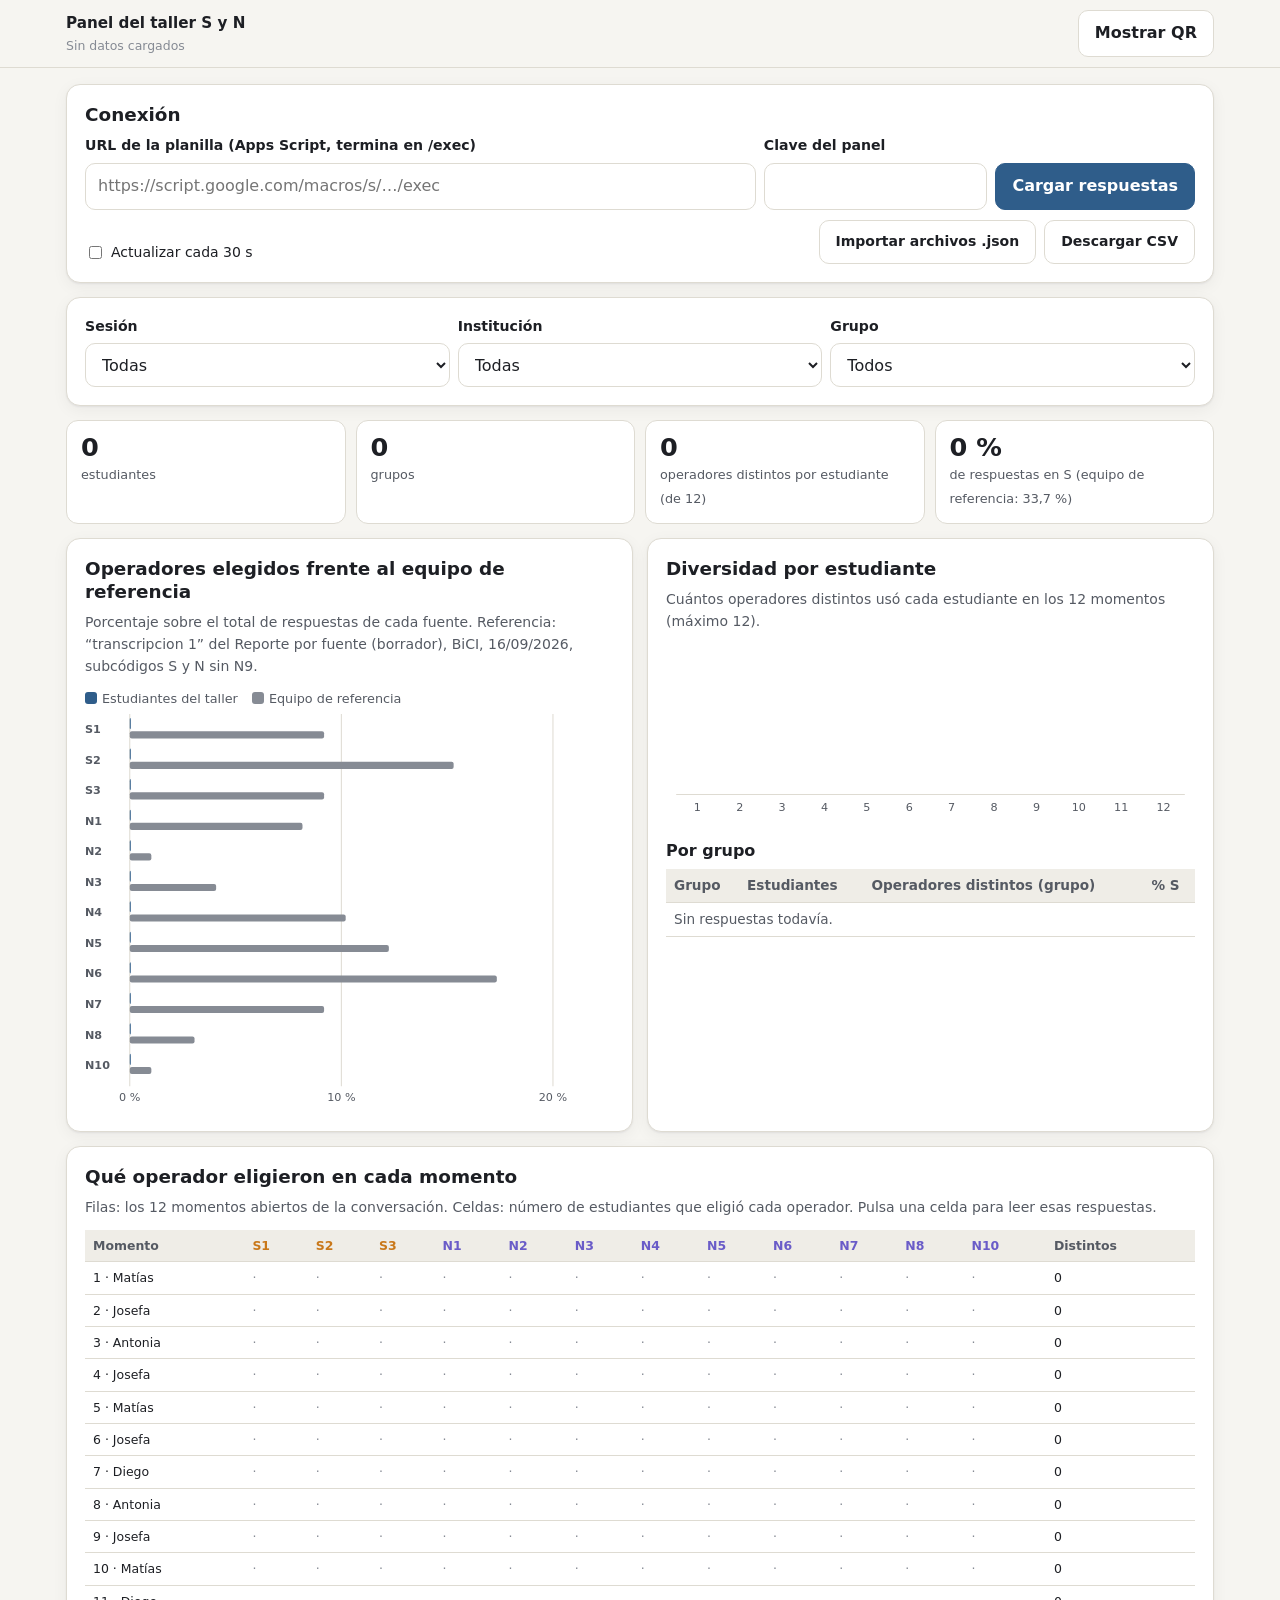
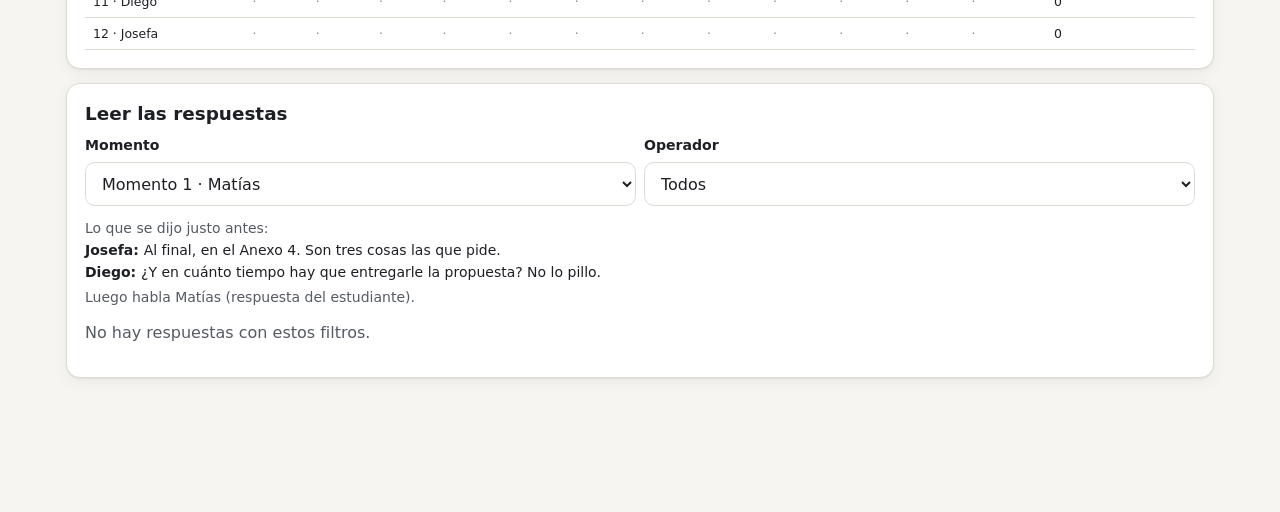
==== panel.html @ d1312c03 "Taller S y N: caso, actividad y panel Co-Authored-By: Claude Opus 5.5 <noreply@anthropic.com>" ====
<!doctype html>
<html lang="es">
<head>
<meta charset="utf-8">
<meta name="viewport" content="width=device-width, initial-scale=1">
<title>Panel del taller</title>
<meta name="robots" content="noindex">
<meta name="description" content="Compilación de las respuestas del Taller S y N: operadores elegidos, diversidad y textos por momento.">
<link rel="icon" href="data:image/svg+xml,%3Csvg xmlns='http://www.w3.org/2000/svg' viewBox='0 0 32 32'%3E%3Crect width='32' height='32' rx='8' fill='%232f5d8a'/%3E%3Cpath d='M8 22V14M14 22V9M20 22v-6M26 22V11' stroke='%23fff' stroke-width='3' stroke-linecap='round'/%3E%3C/svg%3E">
<link rel="stylesheet" href="app.css">
</head>
<body class="wide">
<header class="topbar">
  <div class="topbar-inner">
    <div class="brand">Panel del taller S y N<small id="estado-carga">Sin datos cargados</small></div>
    <button class="btn" type="button" id="btn-qr">Mostrar QR</button>
  </div>
</header>

<main class="wrap">
  <section class="card" id="conexion">
    <h2>Conexión</h2>
    <div class="toolbar">
      <label class="field" style="flex:3"><span>URL de la planilla (Apps Script, termina en /exec)</span><input type="url" id="c-endpoint" placeholder="https://script.google.com/macros/s/…/exec"></label>
      <label class="field"><span>Clave del panel</span><input type="password" id="c-clave" autocomplete="off"></label>
      <button class="btn primary" type="button" id="btn-cargar">Cargar respuestas</button>
    </div>
    <div class="toolbar" style="margin-top:10px">
      <label class="small" style="display:flex;gap:6px;align-items:center"><input type="checkbox" id="c-auto"> Actualizar cada 30 s</label>
      <span style="flex:1"></span>
      <label class="btn ghost small" style="cursor:pointer">Importar archivos .json<input type="file" id="c-archivos" accept=".json,application/json" multiple hidden></label>
      <button class="btn ghost small" type="button" id="btn-csv">Descargar CSV</button>
    </div>
    <div id="msg" class="banner hidden" style="margin:12px 0 0"></div>
  </section>

  <section class="card">
    <div class="toolbar">
      <label class="field"><span>Sesión</span><select id="f-sesion"></select></label>
      <label class="field"><span>Institución</span><select id="f-inst"></select></label>
      <label class="field"><span>Grupo</span><select id="f-grupo"></select></label>
    </div>
  </section>

  <div class="kpis" id="kpis"></div>

  <div class="grid2">
    <section class="card">
      <h2>Operadores elegidos frente al equipo de referencia</h2>
      <p class="small muted">Porcentaje sobre el total de respuestas de cada fuente. Referencia: <span id="ref-equipo"></span>, subcódigos S y N sin N9.</p>
      <div class="legend"><span><i style="background:var(--accent)"></i>Estudiantes del taller</span><span><i style="background:var(--ink-3)"></i>Equipo de referencia</span></div>
      <div id="g-dist"></div>
    </section>
    <section class="card">
      <h2>Diversidad por estudiante</h2>
      <p class="small muted">Cuántos operadores distintos usó cada estudiante en los 12 momentos (máximo 12).</p>
      <div id="g-div"></div>
      <h3 style="margin-top:16px">Por grupo</h3>
      <div class="table-scroll"><table class="dat" id="t-grupos"></table></div>
    </section>
  </div>

  <section class="card">
    <h2>Qué operador eligieron en cada momento</h2>
    <p class="small muted">Filas: los 12 momentos abiertos de la conversación. Celdas: número de estudiantes que eligió cada operador. Pulsa una celda para leer esas respuestas.</p>
    <div class="table-scroll" id="g-heat"></div>
  </section>

  <section class="card" id="lectura">
    <h2>Leer las respuestas</h2>
    <div class="toolbar">
      <label class="field"><span>Momento</span><select id="l-hueco"></select></label>
      <label class="field"><span>Operador</span><select id="l-op"></select></label>
    </div>
    <div id="l-contexto" class="small" style="margin:12px 0"></div>
    <div id="l-lista"></div>
  </section>
</main>

<div class="sheet-backdrop hidden" id="qr-bg"></div>
<div class="sheet hidden" id="qr-sheet" role="dialog" aria-modal="true" aria-label="Código QR">
  <div class="sheet-inner qrbox">
    <div class="toolbar" style="justify-content:center;margin-bottom:10px" id="qr-tabs"></div>
    <img id="qr-img" alt="Código QR para abrir la actividad">
    <p id="qr-url" class="small" style="word-break:break-all;margin-top:10px"></p>
    <button class="btn" type="button" id="qr-close">Cerrar</button>
  </div>
</div>
<div class="tooltip hidden" id="tip"></div>

<script src="config.js"></script>
<script src="datos.js"></script>
<script>
(function () {
  "use strict";
  var CFG = window.CONFIG, D = window.DATOS;
  var OPS = D.operadores.map(function (o) { return o.codigo; });
  var OPD = {}; D.operadores.forEach(function (o) { OPD[o.codigo] = o; });
  var HUECOS = [], CONTEXTO = {};
  (function () {
    var prev = [], n = 0;
    D.caso.dialogo.forEach(function (t) {
      if (t.tipo === "fase") return;
      if (t.tipo === "hueco") { n++; HUECOS.push({ id: t.id, n: n, habla: t.habla }); CONTEXTO[t.id] = prev.slice(-2); }
      else prev.push(t);
    });
  })();
  var HN = {}; HUECOS.forEach(function (h) { HN[h.id] = h; });
  var filas = [], filasImportadas = [], timer = null;

  function $(id) { return document.getElementById(id); }
  function leer(k) { try { return localStorage.getItem(k) || ""; } catch (e) { return ""; } }
  function guardar(k, v) { try { localStorage.setItem(k, v); } catch (e) {} }
  function el(tag, attrs, kids) {
    var n = document.createElement(tag);
    if (attrs) Object.keys(attrs).forEach(function (k) {
      if (k === "class") n.className = attrs[k]; else if (k === "text") n.textContent = attrs[k]; else n.setAttribute(k, attrs[k]);
    });
    (kids || []).forEach(function (c) { if (c != null) n.appendChild(typeof c === "string" ? document.createTextNode(c) : c); });
    return n;
  }
  function aviso(txt, tipo) { var m = $("msg"); m.className = "banner " + (tipo || "ok"); m.textContent = txt; }
  function pct(x) { return (Math.round(x * 1000) / 10).toLocaleString("es-CL") + " %"; }

  // ---------- conexión ----------
  $("c-endpoint").value = leer("panelSN:endpoint") || CFG.ENDPOINT || "";
  $("c-clave").value = leer("panelSN:clave");
  $("ref-equipo").textContent = "“" + D.equipo_meta.fuente + "” del " + D.equipo_meta.reporte;

  function cargar() {
    var url = $("c-endpoint").value.trim(), clave = $("c-clave").value;
    guardar("panelSN:endpoint", url); guardar("panelSN:clave", clave);
    if (!url) { aviso("Falta la URL de la planilla. Mientras tanto puedes importar archivos .json descargados por los estudiantes.", "warn"); return; }
    $("estado-carga").textContent = "Cargando…";
    fetch(url + (url.indexOf("?") > -1 ? "&" : "?") + "clave=" + encodeURIComponent(clave) + "&t=" + Date.now())
      .then(function (r) { return r.json(); })
      .then(function (j) {
        if (!j.ok) throw new Error(j.error || "error");
        if (!j.filas) { aviso("La planilla responde, pero la clave no es correcta.", "err"); $("estado-carga").textContent = "Clave incorrecta"; return; }
        filas = j.filas.concat(filasImportadas);
        $("msg").className = "banner hidden";
        $("estado-carga").textContent = "Actualizado " + new Date().toLocaleTimeString("es-CL") + " · " + contarEnvios(filas) + " estudiantes";
        render();
      })
      .catch(function (e) { aviso("No se pudo leer la planilla: " + e.message, "err"); $("estado-carga").textContent = "Error de carga"; });
  }
  $("btn-cargar").addEventListener("click", cargar);
  $("c-auto").addEventListener("change", function () {
    clearInterval(timer); if (this.checked) { cargar(); timer = setInterval(cargar, 30000); }
  });

  $("c-archivos").addEventListener("change", function () {
    var files = Array.prototype.slice.call(this.files);
    Promise.all(files.map(function (f) { return f.text().then(function (t) { try { return JSON.parse(t); } catch (e) { return null; } }); }))
      .then(function (lista) {
        var nuevas = [];
        lista.forEach(function (p) {
          if (!p || !p.respuestas) return;
          p.respuestas.forEach(function (r) {
            nuevas.push({ recibido: p.envio, envio_id: p.id, sesion: p.sesion, institucion: p.institucion, grupo: String(p.grupo),
              estudiante: p.estudiante, hueco: r.hueco, turno_de: r.turno_de, operador: r.operador, dimension: r.dimension, texto: r.texto });
          });
        });
        var ids = {}; filas.forEach(function (f) { ids[f.envio_id + f.hueco] = 1; });
        nuevas = nuevas.filter(function (f) { return !ids[f.envio_id + f.hueco]; });
        filasImportadas = filasImportadas.concat(nuevas); filas = filas.concat(nuevas);
        aviso("Importadas " + contarEnvios(nuevas) + " respuestas desde archivos.", "ok");
        $("estado-carga").textContent = contarEnvios(filas) + " estudiantes";
        render();
      });
    this.value = "";
  });

  function contarEnvios(fs) { var s = {}; fs.forEach(function (f) { s[f.envio_id] = 1; }); return Object.keys(s).length; }

  // ---------- filtros ----------
  function opciones(sel, valores, todos) {
    var actual = sel.value; sel.innerHTML = "";
    sel.appendChild(el("option", { value: "", text: todos }));
    valores.forEach(function (v) { sel.appendChild(el("option", { value: v, text: v })); });
    if (valores.indexOf(actual) > -1) sel.value = actual;
  }
  function unicos(campo) {
    var s = {}; filas.forEach(function (f) { if (f[campo] !== "" && f[campo] != null) s[f[campo]] = 1; });
    return Object.keys(s).sort(function (a, b) { return a.localeCompare(b, "es", { numeric: true }); });
  }
  ["f-sesion", "f-inst", "f-grupo"].forEach(function (id) { $(id).addEventListener("change", render); });
  function filtradas() {
    var s = $("f-sesion").value, i = $("f-inst").value, g = $("f-grupo").value;
    return filas.filter(function (f) { return (!s || f.sesion === s) && (!i || f.institucion === i) && (!g || String(f.grupo) === g); });
  }

  // ---------- render ----------
  function render() {
    opciones($("f-sesion"), unicos("sesion"), "Todas");
    opciones($("f-inst"), unicos("institucion"), "Todas");
    opciones($("f-grupo"), unicos("grupo"), "Todos");
    var fs = filtradas();
    kpis(fs); distribucion(fs); diversidad(fs); grupos(fs); heat(fs); lectura(fs);
  }

  function porEstudiante(fs) {
    var m = {};
    fs.forEach(function (f) {
      var e = m[f.envio_id] || (m[f.envio_id] = { ops: {}, grupo: f.grupo, institucion: f.institucion, n: 0 });
      e.ops[f.operador] = 1; e.n++;
    });
    return m;
  }

  function kpis(fs) {
    var est = porEstudiante(fs), ids = Object.keys(est);
    var grp = {}; ids.forEach(function (k) { grp[est[k].institucion + "·" + est[k].grupo] = 1; });
    var prom = ids.length ? ids.reduce(function (a, k) { return a + Object.keys(est[k].ops).length; }, 0) / ids.length : 0;
    var s = fs.filter(function (f) { return f.dimension === "S"; }).length;
    var k = $("kpis"); k.innerHTML = "";
    [[ids.length, "estudiantes"], [Object.keys(grp).length, "grupos"],
     [prom ? prom.toLocaleString("es-CL", { maximumFractionDigits: 1 }) : "0", "operadores distintos por estudiante (de 12)"],
     [fs.length ? pct(s / fs.length) : "0 %", "de respuestas en S (equipo de referencia: " + pct(33 / 98) + ")"]
    ].forEach(function (x) { k.appendChild(el("div", { class: "kpi" }, [el("b", { text: String(x[0]) }), el("span", { text: x[1] })])); });
  }

  var SVGNS = "http://www.w3.org/2000/svg";
  function svg(tag, a) { var n = document.createElementNS(SVGNS, tag); Object.keys(a || {}).forEach(function (k) { n.setAttribute(k, a[k]); }); return n; }
  var tip = $("tip");
  function conTip(nodo, texto) {
    nodo.addEventListener("mousemove", function (e) { tip.textContent = texto; tip.classList.remove("hidden"); tip.style.left = (e.clientX + 12) + "px"; tip.style.top = (e.clientY + 12) + "px"; });
    nodo.addEventListener("mouseleave", function () { tip.classList.add("hidden"); });
  }

  function distribucion(fs) {
    var c = {}; OPS.forEach(function (o) { c[o] = 0; }); fs.forEach(function (f) { if (c[f.operador] != null) c[f.operador]++; });
    var tot = fs.length || 1, teq = OPS.reduce(function (a, o) { return a + D.equipo[o]; }, 0);
    var W = 520, fila = 30, izq = 44, H = OPS.length * fila + 24, max = 0;
    OPS.forEach(function (o) { max = Math.max(max, c[o] / tot, D.equipo[o] / teq); });
    max = Math.max(0.05, Math.ceil(max * 20) / 20);
    var s = svg("svg", { viewBox: "0 0 " + W + " " + H, width: "100%", role: "img", "aria-label": "Distribución de operadores" });
    var ancho = W - izq - 60;
    [0, max / 2, max].forEach(function (v) {
      var x = izq + ancho * v / max;
      s.appendChild(svg("line", { x1: x, x2: x, y1: 0, y2: H - 18, stroke: "var(--line)" }));
      var t = svg("text", { x: x, y: H - 4, "text-anchor": "middle" }); t.textContent = Math.round(v * 100) + " %"; s.appendChild(t);
    });
    OPS.forEach(function (o, i) {
      var y = i * fila + 4, dim = OPD[o].dim;
      var lab = svg("text", { x: 0, y: y + 15, "font-weight": "700", fill: dim === "S" ? "var(--s)" : "var(--n)" }); lab.textContent = o; s.appendChild(lab);
      var a = c[o] / tot, b = D.equipo[o] / teq;
      var r1 = svg("rect", { x: izq, y: y, width: Math.max(1, ancho * a / max), height: 11, rx: 2, fill: "var(--accent)" });
      var r2 = svg("rect", { x: izq, y: y + 13, width: Math.max(1, ancho * b / max), height: 7, rx: 2, fill: "var(--ink-3)" });
      conTip(r1, o + " · " + OPD[o].corto + ": " + c[o] + " respuestas (" + pct(a) + ")");
      conTip(r2, o + " en el equipo de referencia: " + D.equipo[o] + " citas (" + pct(b) + ")");
      s.appendChild(r1); s.appendChild(r2);
      var v = svg("text", { x: izq + ancho * a / max + 6, y: y + 10 }); v.textContent = fs.length ? pct(a) : ""; s.appendChild(v);
    });
    var g = $("g-dist"); g.innerHTML = ""; g.appendChild(s);
  }

  function diversidad(fs) {
    var est = porEstudiante(fs), h = {}; for (var i = 1; i <= 12; i++) h[i] = 0;
    Object.keys(est).forEach(function (k) { var n = Object.keys(est[k].ops).length; h[n] = (h[n] || 0) + 1; });
    var max = Math.max.apply(null, Object.keys(h).map(function (k) { return h[k]; }).concat([1]));
    var W = 520, H = 170, bw = (W - 20) / 12;
    var s = svg("svg", { viewBox: "0 0 " + W + " " + H, width: "100%", role: "img", "aria-label": "Histograma de operadores distintos por estudiante" });
    s.appendChild(svg("line", { x1: 10, x2: W - 10, y1: H - 22, y2: H - 22, stroke: "var(--line)" }));
    for (var n = 1; n <= 12; n++) {
      var alto = (H - 50) * h[n] / max, x = 10 + (n - 1) * bw;
      var r = svg("rect", { x: x + 4, y: H - 22 - alto, width: bw - 8, height: Math.max(alto, h[n] ? 2 : 0), rx: 3, fill: "var(--accent)" });
      conTip(r, h[n] + " estudiante(s) usaron " + n + " operador(es) distinto(s)");
      s.appendChild(r);
      var t = svg("text", { x: x + bw / 2, y: H - 6, "text-anchor": "middle" }); t.textContent = n; s.appendChild(t);
      if (h[n]) { var v = svg("text", { x: x + bw / 2, y: H - 26 - alto, "text-anchor": "middle" }); v.textContent = h[n]; s.appendChild(v); }
    }
    var g = $("g-div"); g.innerHTML = ""; g.appendChild(s);
  }

  function grupos(fs) {
    var m = {};
    fs.forEach(function (f) {
      var k = f.institucion + " · G" + f.grupo;
      var g = m[k] || (m[k] = { est: {}, ops: {}, s: 0, n: 0 });
      g.est[f.envio_id] = 1; g.ops[f.operador] = 1; g.n++; if (f.dimension === "S") g.s++;
    });
    var t = $("t-grupos"); t.innerHTML = "";
    var hr = el("tr"); ["Grupo", "Estudiantes", "Operadores distintos (grupo)", "% S"].forEach(function (h) { hr.appendChild(el("th", { text: h })); });
    t.appendChild(el("thead", null, [hr]));
    var tb = el("tbody");
    Object.keys(m).sort(function (a, b) { return a.localeCompare(b, "es", { numeric: true }); }).forEach(function (k) {
      var g = m[k], tr = el("tr");
      [k, Object.keys(g.est).length, Object.keys(g.ops).length + " de 12", pct(g.s / g.n)].forEach(function (v) { tr.appendChild(el("td", { text: String(v) })); });
      tb.appendChild(tr);
    });
    if (!Object.keys(m).length) tb.appendChild(el("tr", null, [el("td", { colspan: "4", class: "muted", text: "Sin respuestas todavía." })]));
    t.appendChild(tb);
  }

  function heat(fs) {
    var c = {}; HUECOS.forEach(function (h) { c[h.id] = {}; OPS.forEach(function (o) { c[h.id][o] = 0; }); });
    fs.forEach(function (f) { if (c[f.hueco] && c[f.hueco][f.operador] != null) c[f.hueco][f.operador]++; });
    var max = 1; HUECOS.forEach(function (h) { OPS.forEach(function (o) { max = Math.max(max, c[h.id][o]); }); });
    var t = el("table", { class: "dat heat" }), hr = el("tr");
    hr.appendChild(el("th", { text: "Momento", style: "text-align:left" }));
    OPS.forEach(function (o) { hr.appendChild(el("th", { text: o, style: "color:" + (OPD[o].dim === "S" ? "var(--s)" : "var(--n)") })); });
    hr.appendChild(el("th", { text: "Distintos" }));
    t.appendChild(el("thead", null, [hr]));
    var tb = el("tbody");
    HUECOS.forEach(function (h) {
      var tr = el("tr"), distintos = 0;
      tr.appendChild(el("td", { style: "text-align:left;white-space:nowrap", text: h.n + " · " + h.habla }));
      OPS.forEach(function (o) {
        var v = c[h.id][o]; if (v) distintos++;
        var col = OPD[o].dim === "S" ? "var(--s)" : "var(--n)";
        var td = el("td", { text: v ? String(v) : "·", style: v ? "cursor:pointer;background:color-mix(in srgb, " + col + " " + Math.round(12 + 70 * v / max) + "%, transparent);font-weight:600" : "color:var(--ink-3)" });
        if (v) td.addEventListener("click", function () { $("l-hueco").value = h.id; $("l-op").value = o; lectura(filtradas()); $("lectura").scrollIntoView({ behavior: "smooth" }); });
        tr.appendChild(td);
      });
      tr.appendChild(el("td", { text: String(distintos) }));
      tb.appendChild(tr);
    });
    t.appendChild(tb);
    var g = $("g-heat"); g.innerHTML = ""; g.appendChild(t);
  }

  // ---------- lectura ----------
  (function () {
    var sh = $("l-hueco"), so = $("l-op");
    HUECOS.forEach(function (h) { sh.appendChild(el("option", { value: h.id, text: "Momento " + h.n + " · " + h.habla })); });
    so.appendChild(el("option", { value: "", text: "Todos" }));
    OPS.forEach(function (o) { so.appendChild(el("option", { value: o, text: o + " · " + OPD[o].corto })); });
    sh.addEventListener("change", function () { lectura(filtradas()); });
    so.addEventListener("change", function () { lectura(filtradas()); });
  })();
  function lectura(fs) {
    var h = $("l-hueco").value, o = $("l-op").value;
    var ctx = $("l-contexto"); ctx.innerHTML = "";
    ctx.appendChild(el("div", { class: "muted", text: "Lo que se dijo justo antes:" }));
    (CONTEXTO[h] || []).forEach(function (t) { ctx.appendChild(el("div", null, [el("b", { text: t.habla + ": " }), t.texto])); });
    ctx.appendChild(el("div", { class: "muted", style: "margin-top:4px", text: "Luego habla " + HN[h].habla + " (respuesta del estudiante)." }));
    var lista = $("l-lista"); lista.innerHTML = "";
    var sel = fs.filter(function (f) { return f.hueco === h && (!o || f.operador === o); });
    if (!sel.length) { lista.appendChild(el("p", { class: "muted", text: "No hay respuestas con estos filtros." })); return; }
    sel.sort(function (a, b) { return OPS.indexOf(a.operador) - OPS.indexOf(b.operador); }).forEach(function (f) {
      var d = OPD[f.operador] || { dim: "", codigo: f.operador };
      lista.appendChild(el("div", { class: "resp-item" }, [
        el("span", { class: "chip tag " + d.dim, text: f.operador }),
        el("div", null, [el("div", { text: f.texto }), el("div", { class: "meta", text: f.estudiante + " · " + f.institucion + " · Grupo " + f.grupo })])
      ]));
    });
  }

  // ---------- CSV ----------
  $("btn-csv").addEventListener("click", function () {
    var fs = filtradas(), cols = ["recibido", "envio_id", "sesion", "institucion", "grupo", "estudiante", "hueco", "momento", "turno_de", "operador", "dimension", "texto"];
    var esc = function (v) { v = v == null ? "" : String(v); return /[",;\n]/.test(v) ? '"' + v.replace(/"/g, '""') + '"' : v; };
    var out = [cols.join(",")].concat(fs.map(function (f) {
      return cols.map(function (c) { return esc(c === "momento" ? (HN[f.hueco] || {}).n : f[c]); }).join(",");
    }));
    var blob = new Blob(["﻿" + out.join("\n")], { type: "text/csv;charset=utf-8" });
    var a = el("a", { href: URL.createObjectURL(blob), download: "respuestas_taller_SN.csv" });
    document.body.appendChild(a); a.click(); a.remove();
  });

  // ---------- QR ----------
  var QRS = [{ id: "general", t: "General" }].concat(CFG.INSTITUCIONES.map(function (i) { return { id: i, t: i }; }));
  var base = CFG.URL_PUBLICA || location.href.replace(/panel\.html.*$/, "");
  function verQR(q) {
    $("qr-img").src = "qr-" + q.id + ".svg";
    $("qr-url").textContent = base + (q.id === "general" ? "" : "?i=" + encodeURIComponent(q.id));
    Array.prototype.forEach.call($("qr-tabs").children, function (b) { b.setAttribute("aria-selected", b.dataset.id === q.id ? "true" : "false"); });
  }
  QRS.forEach(function (q) {
    var b = el("button", { class: "tab", type: "button", "data-id": q.id, text: q.t });
    b.addEventListener("click", function () { verQR(q); }); $("qr-tabs").appendChild(b);
  });
  function qr(abrir) { $("qr-sheet").classList.toggle("hidden", !abrir); $("qr-bg").classList.toggle("hidden", !abrir); }
  $("btn-qr").addEventListener("click", function () { verQR(QRS[0]); qr(true); });
  $("qr-close").addEventListener("click", function () { qr(false); });
  $("qr-bg").addEventListener("click", function () { qr(false); });

  render();
  if ($("c-endpoint").value && $("c-clave").value) cargar();
})();
</script>
</body>
</html>
---- app.css ----
:root {
  --bg: #f6f5f1;
  --surface: #ffffff;
  --surface-2: #efede7;
  --ink: #1d1f24;
  --ink-2: #555a63;
  --ink-3: #868b94;
  --line: #dedbd2;
  --accent: #2f5d8a;
  --accent-ink: #ffffff;
  --s: #c9781a;
  --s-soft: #fbeedb;
  --n: #6a5cc8;
  --n-soft: #ece9fb;
  --ok: #2e7d4f;
  --ok-soft: #e1f2e7;
  --warn: #9a5b00;
  --warn-soft: #fdf1dc;
  --err: #b3261e;
  --err-soft: #fbe4e2;
  --radius: 14px;
  --shadow: 0 1px 2px rgba(20, 20, 30, .06), 0 4px 16px rgba(20, 20, 30, .05);
  color-scheme: light;
}
@media (prefers-color-scheme: dark) {
  :root:not([data-theme="light"]) {
    --bg: #15171b; --surface: #1e2126; --surface-2: #272a31; --ink: #ecebe7; --ink-2: #b4b7bd;
    --ink-3: #858a93; --line: #343841; --accent: #7fb0e0; --accent-ink: #0e1b28;
    --s: #eaa24b; --s-soft: #3a2c19; --n: #a79cf0; --n-soft: #2a2645;
    --ok: #6cc592; --ok-soft: #1c3326; --warn: #e8b458; --warn-soft: #3a2e17;
    --err: #f08a80; --err-soft: #3e1f1d; --shadow: none; color-scheme: dark;
  }
}
:root[data-theme="dark"] {
  --bg: #15171b; --surface: #1e2126; --surface-2: #272a31; --ink: #ecebe7; --ink-2: #b4b7bd;
  --ink-3: #858a93; --line: #343841; --accent: #7fb0e0; --accent-ink: #0e1b28;
  --s: #eaa24b; --s-soft: #3a2c19; --n: #a79cf0; --n-soft: #2a2645;
  --ok: #6cc592; --ok-soft: #1c3326; --warn: #e8b458; --warn-soft: #3a2e17;
  --err: #f08a80; --err-soft: #3e1f1d; --shadow: none; color-scheme: dark;
}

* { box-sizing: border-box; }
html { -webkit-text-size-adjust: 100%; }
body {
  margin: 0; background: var(--bg); color: var(--ink);
  font: 16px/1.55 system-ui, -apple-system, "Segoe UI", Roboto, "Helvetica Neue", Arial, sans-serif;
}
h1, h2, h3 { line-height: 1.25; margin: 0 0 .5em; }
h1 { font-size: 1.35rem; }
h2 { font-size: 1.15rem; }
h3 { font-size: 1rem; }
p { margin: 0 0 .8em; }
a { color: var(--accent); }
button, input, select, textarea { font: inherit; color: inherit; }
.muted { color: var(--ink-2); }
.small { font-size: .875rem; }
.hidden { display: none !important; }

/* Estructura */
.topbar {
  position: sticky; top: 0; z-index: 20; background: color-mix(in srgb, var(--bg) 92%, transparent);
  backdrop-filter: blur(8px); border-bottom: 1px solid var(--line);
}
.topbar-inner { max-width: 760px; margin: 0 auto; padding: 10px 16px; display: flex; align-items: center; gap: 12px; }
.brand { font-weight: 650; font-size: .95rem; flex: 1; min-width: 0; }
.brand small { display: block; font-weight: 400; color: var(--ink-3); font-size: .78rem; }
.wrap { max-width: 760px; margin: 0 auto; padding: 16px 16px 120px; }
.wide .topbar-inner, .wide .wrap { max-width: 1180px; }

.tabs { display: flex; gap: 4px; max-width: 760px; margin: 0 auto; padding: 0 16px 8px; overflow-x: auto; }
.tab {
  border: 1px solid var(--line); background: var(--surface); border-radius: 999px; padding: 6px 14px;
  font-size: .9rem; white-space: nowrap; cursor: pointer; color: var(--ink-2);
}
.tab[aria-selected="true"] { background: var(--ink); color: var(--bg); border-color: var(--ink); }

.card { background: var(--surface); border: 1px solid var(--line); border-radius: var(--radius); padding: 18px; box-shadow: var(--shadow); margin-bottom: 14px; }
.card.flat { box-shadow: none; }

.btn {
  display: inline-flex; align-items: center; justify-content: center; gap: 8px; border-radius: 10px;
  border: 1px solid var(--line); background: var(--surface); padding: 10px 16px; cursor: pointer; font-weight: 550;
  min-height: 44px;
}
.btn.primary { background: var(--accent); color: var(--accent-ink); border-color: var(--accent); }
.btn:disabled { opacity: .5; cursor: not-allowed; }
.btn.block { width: 100%; }
.btn.ghost { background: transparent; }
.icon-btn { border: 1px solid var(--line); background: var(--surface); border-radius: 10px; width: 40px; height: 40px; cursor: pointer; display: grid; place-items: center; }

label.field { display: block; margin-bottom: 14px; }
label.field > span { display: block; font-size: .88rem; font-weight: 600; margin-bottom: 6px; }
input[type=text], input[type=password], input[type=url], select, textarea {
  width: 100%; border: 1px solid var(--line); background: var(--surface); border-radius: 10px; padding: 10px 12px; min-height: 44px;
}
textarea { resize: vertical; min-height: 84px; line-height: 1.45; }
input:focus-visible, select:focus-visible, textarea:focus-visible, .btn:focus-visible, .tab:focus-visible {
  outline: 2px solid var(--accent); outline-offset: 2px;
}

.banner { border-radius: 10px; padding: 10px 14px; font-size: .9rem; margin-bottom: 14px; border: 1px solid transparent; }
.banner.warn { background: var(--warn-soft); color: var(--warn); border-color: color-mix(in srgb, var(--warn) 30%, transparent); }
.banner.ok { background: var(--ok-soft); color: var(--ok); border-color: color-mix(in srgb, var(--ok) 30%, transparent); }
.banner.err { background: var(--err-soft); color: var(--err); border-color: color-mix(in srgb, var(--err) 30%, transparent); }

/* Caso */
.ficha { display: grid; grid-template-columns: repeat(2, minmax(0, 1fr)); gap: 8px; margin: 12px 0 16px; }
.ficha div { background: var(--surface-2); border-radius: 10px; padding: 8px 10px; font-size: .85rem; }
.ficha b { display: block; font-size: .72rem; text-transform: uppercase; letter-spacing: .04em; color: var(--ink-3); font-weight: 600; }
.caso-texto p { text-align: left; }
ol.preguntas { padding-left: 1.3em; }
ol.preguntas li { margin-bottom: .6em; }
details.anexo { border: 1px solid var(--line); border-radius: 10px; margin-bottom: 8px; background: var(--surface); }
details.anexo summary { cursor: pointer; padding: 12px 14px; font-weight: 600; font-size: .95rem; }
details.anexo > div { padding: 0 14px 14px; }
details.anexo ul { margin: 0; padding-left: 1.2em; }
details.anexo li { margin-bottom: .4em; }
.table-scroll { overflow-x: auto; }
table.dat { border-collapse: collapse; width: 100%; font-size: .85rem; }
table.dat th, table.dat td { border-bottom: 1px solid var(--line); padding: 6px 8px; text-align: left; vertical-align: top; }
table.dat th { font-weight: 600; color: var(--ink-2); background: var(--surface-2); }

/* Diálogo */
.fase { margin: 22px 0 10px; font-size: .78rem; text-transform: uppercase; letter-spacing: .06em; color: var(--ink-3); font-weight: 650; }
.turno { display: flex; gap: 10px; margin-bottom: 10px; align-items: flex-start; }
.avatar { flex: 0 0 34px; height: 34px; border-radius: 50%; display: grid; place-items: center; color: #fff; font-weight: 650; font-size: .85rem; }
.burbuja { background: var(--surface); border: 1px solid var(--line); border-radius: 4px 14px 14px 14px; padding: 8px 12px; max-width: 100%; }
.burbuja .quien { font-size: .78rem; font-weight: 650; margin-bottom: 2px; }

.hueco { border: 2px dashed var(--accent); border-radius: var(--radius); padding: 14px; margin: 14px 0 16px; background: color-mix(in srgb, var(--accent) 5%, var(--surface)); scroll-margin-top: 130px; }
.hueco.completo { border-style: solid; border-color: var(--ok); background: color-mix(in srgb, var(--ok) 5%, var(--surface)); }
.hueco-head { display: flex; align-items: center; gap: 10px; margin-bottom: 10px; }
.hueco-head .titulo { font-weight: 650; flex: 1; }
.hueco-head .num { font-size: .75rem; color: var(--ink-3); }
.estado { font-size: .75rem; font-weight: 650; border-radius: 999px; padding: 2px 8px; background: var(--surface-2); color: var(--ink-2); }
.hueco.completo .estado { background: var(--ok-soft); color: var(--ok); }
.def-op { font-size: .85rem; border-radius: 10px; padding: 8px 10px; margin: -4px 0 12px; }
.def-op.S { background: var(--s-soft); }
.def-op.N { background: var(--n-soft); }
.def-op em { color: var(--ink-2); }

/* Operadores */
.chip { display: inline-flex; align-items: center; justify-content: center; min-width: 36px; font-size: .75rem; font-weight: 700; border-radius: 6px; padding: 2px 6px; border: 1px solid var(--line); color: var(--ink-3); background: var(--surface); }
.chip.S.on { background: var(--s); border-color: var(--s); color: #fff; }
.chip.N.on { background: var(--n); border-color: var(--n); color: #fff; }
.chip.S.tag { background: var(--s-soft); color: var(--s); border-color: transparent; }
.chip.N.tag { background: var(--n-soft); color: var(--n); border-color: transparent; }
.chips { display: flex; flex-wrap: wrap; gap: 4px; }

.progreso {
  position: fixed; left: 0; right: 0; bottom: 0; z-index: 30; background: var(--surface); border-top: 1px solid var(--line);
  padding: 10px 16px calc(10px + env(safe-area-inset-bottom));
}
.progreso-inner { max-width: 760px; margin: 0 auto; display: flex; align-items: center; gap: 12px; }
.progreso .txt { flex: 1; min-width: 0; font-size: .85rem; }
.barra { height: 6px; background: var(--surface-2); border-radius: 99px; overflow: hidden; margin-top: 4px; }
.barra > i { display: block; height: 100%; background: var(--ok); width: 0; transition: width .25s; }

/* Hoja de la cartilla */
.sheet-backdrop { position: fixed; inset: 0; background: rgba(0,0,0,.35); z-index: 40; }
.sheet { position: fixed; left: 0; right: 0; bottom: 0; z-index: 41; max-height: 85vh; overflow-y: auto; background: var(--surface); border-radius: 18px 18px 0 0; padding: 16px 16px 28px; box-shadow: 0 -8px 30px rgba(0,0,0,.15); }
.sheet-inner { max-width: 760px; margin: 0 auto; }
.op-item { border-bottom: 1px solid var(--line); padding: 10px 0; }
.op-item:last-child { border-bottom: 0; }
.op-item p { margin: 4px 0 0; font-size: .9rem; }

/* Panel */
.kpis { display: grid; grid-template-columns: repeat(4, minmax(0, 1fr)); gap: 10px; margin-bottom: 14px; }
.kpi { background: var(--surface); border: 1px solid var(--line); border-radius: 12px; padding: 12px 14px; }
.kpi b { display: block; font-size: 1.6rem; font-variant-numeric: tabular-nums; line-height: 1.1; }
.kpi span { font-size: .8rem; color: var(--ink-2); }
.grid2 { display: grid; grid-template-columns: minmax(0, 1fr) minmax(0, 1fr); gap: 14px; }
.toolbar { display: flex; flex-wrap: wrap; gap: 8px; align-items: end; }
.toolbar label.field { margin-bottom: 0; min-width: 140px; flex: 1; }
.legend { display: flex; flex-wrap: wrap; gap: 14px; font-size: .8rem; color: var(--ink-2); margin-bottom: 6px; }
.legend i { display: inline-block; width: 12px; height: 12px; border-radius: 3px; vertical-align: -1px; margin-right: 5px; }
svg text { fill: var(--ink-2); font-size: 11px; font-family: inherit; }
.heat td, .heat th { text-align: center; padding: 4px; font-size: .78rem; font-variant-numeric: tabular-nums; }
.heat th { position: sticky; top: 0; }
.resp-item { border-bottom: 1px solid var(--line); padding: 8px 0; display: flex; gap: 10px; align-items: flex-start; }
.resp-item .meta { font-size: .75rem; color: var(--ink-3); }
.tooltip { position: fixed; pointer-events: none; background: var(--ink); color: var(--bg); font-size: .8rem; padding: 6px 8px; border-radius: 6px; z-index: 60; }
.qrbox { text-align: center; }
.qrbox img { width: min(78vmin, 520px); height: auto; background: #fff; padding: 12px; border-radius: 12px; }

@media (max-width: 720px) {
  .kpis { grid-template-columns: repeat(2, minmax(0, 1fr)); }
  .grid2 { grid-template-columns: minmax(0, 1fr); }
}
@media print {
  .topbar, .tabs, .progreso, .no-print { display: none !important; }
  body { background: #fff; }
  .card { box-shadow: none; border: 0; padding: 0; }
}
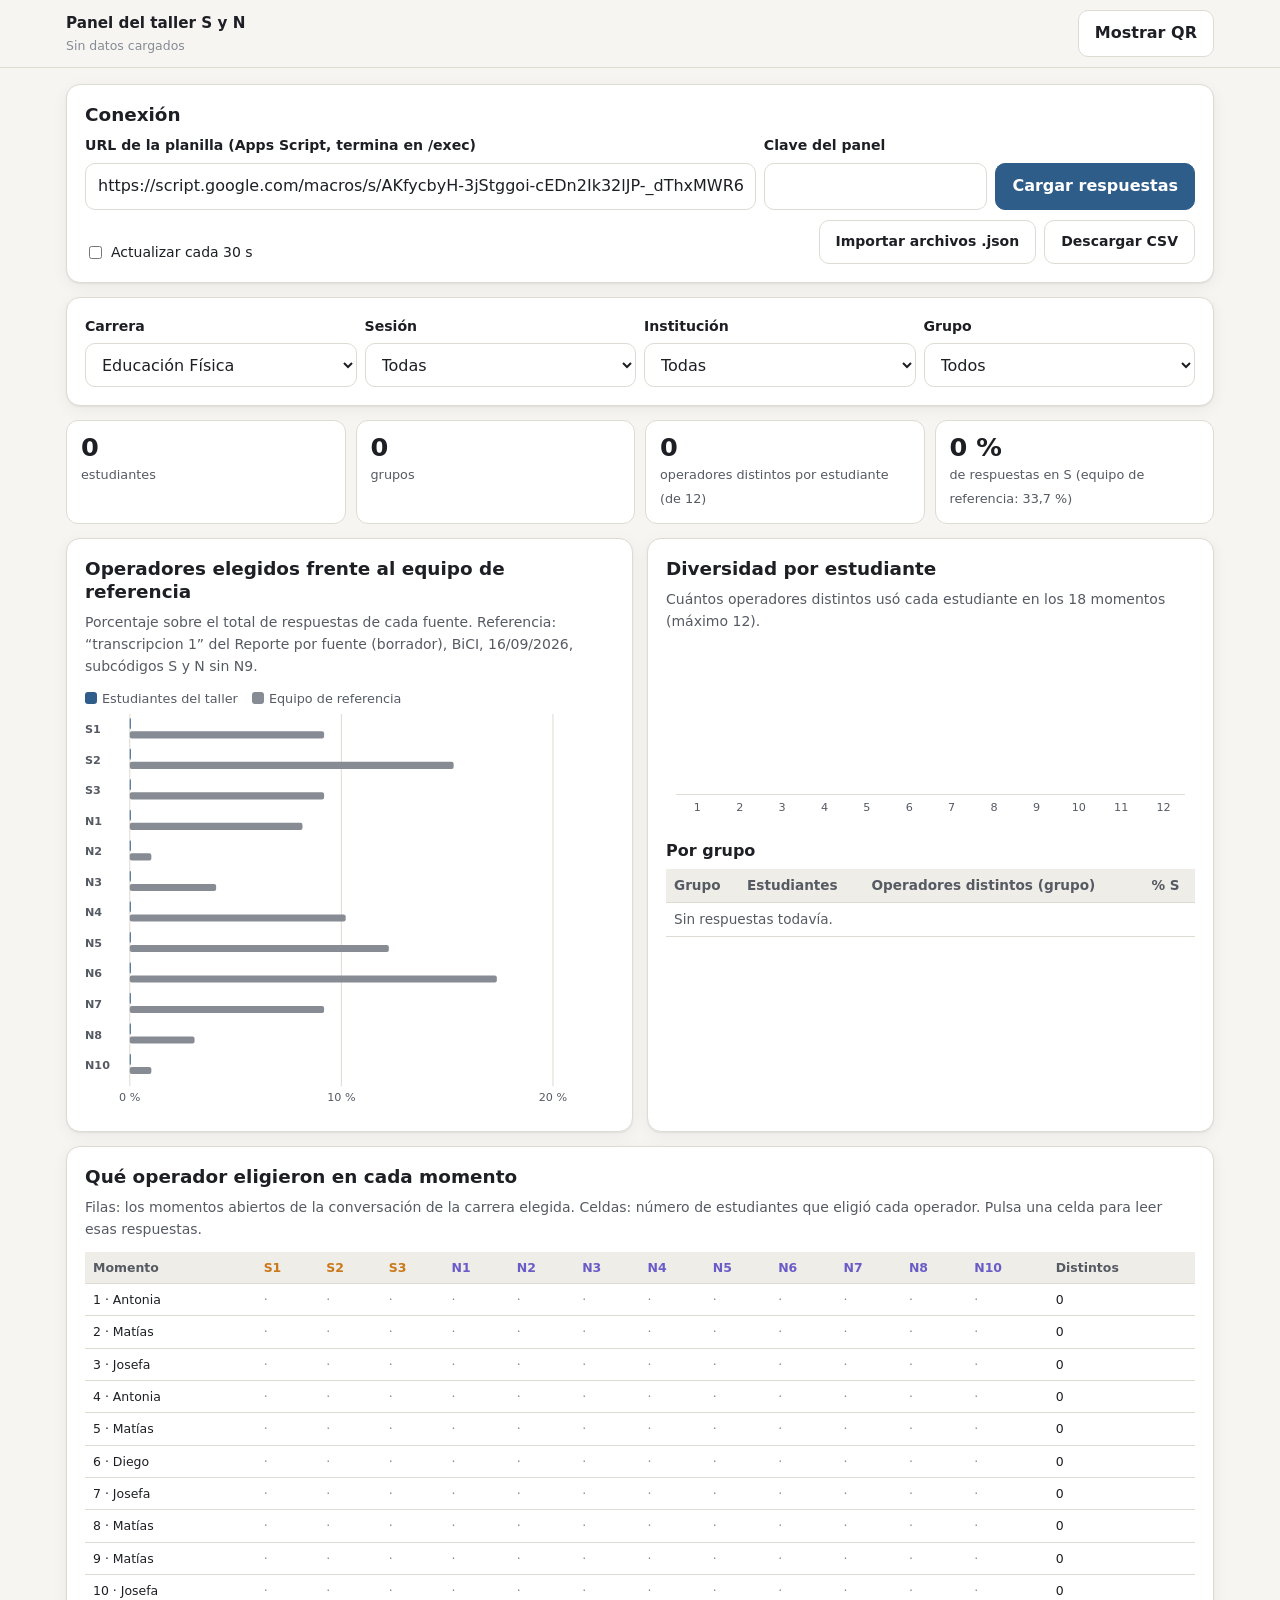
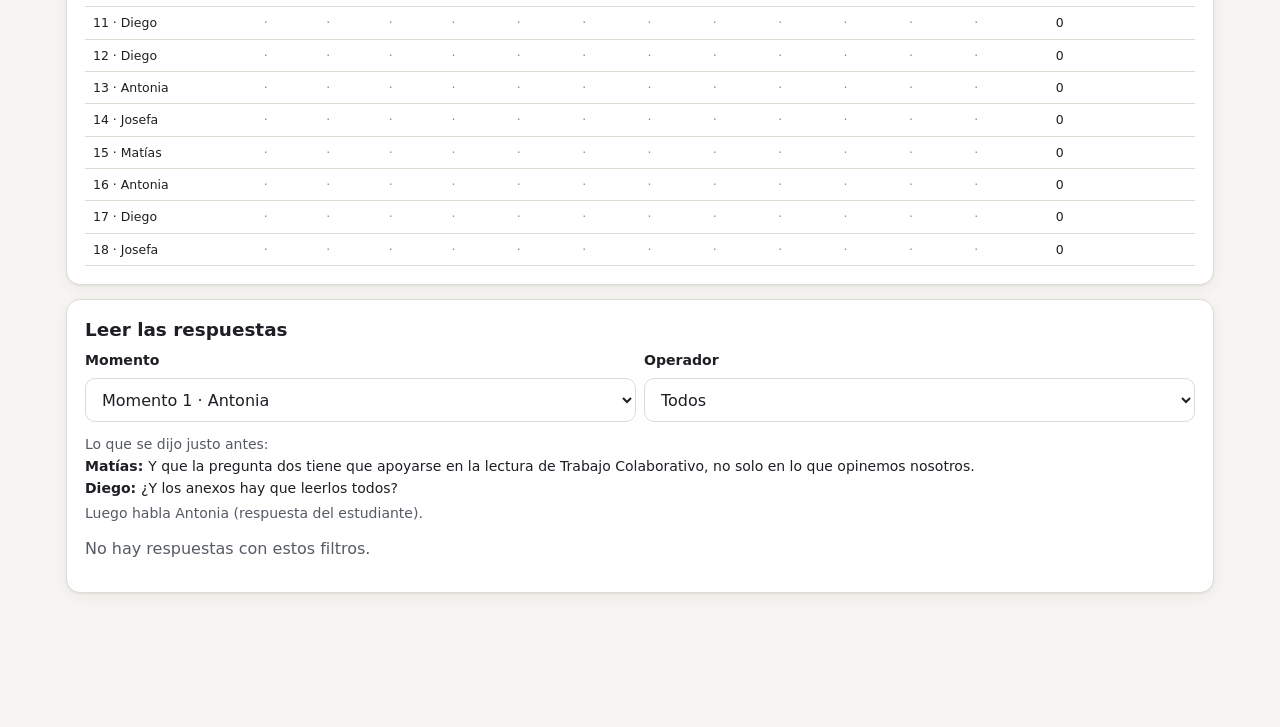
==== commit 7f42c1c0: "Menú de carrera y caso de Educación Básica Los estudiantes eligen carrera antes del caso; Básica tra" ====
--- a/panel.html
+++ b/panel.html
@@ -36,6 +36,7 @@
 
   <section class="card">
     <div class="toolbar">
+      <label class="field"><span>Carrera</span><select id="f-carrera"></select></label>
       <label class="field"><span>Sesión</span><select id="f-sesion"></select></label>
       <label class="field"><span>Institución</span><select id="f-inst"></select></label>
       <label class="field"><span>Grupo</span><select id="f-grupo"></select></label>
@@ -53,7 +54,7 @@
     </section>
     <section class="card">
       <h2>Diversidad por estudiante</h2>
-      <p class="small muted">Cuántos operadores distintos usó cada estudiante en los 12 momentos (máximo 12).</p>
+      <p class="small muted">Cuántos operadores distintos usó cada estudiante en los 18 momentos (máximo 12).</p>
       <div id="g-div"></div>
       <h3 style="margin-top:16px">Por grupo</h3>
       <div class="table-scroll"><table class="dat" id="t-grupos"></table></div>
@@ -62,7 +63,7 @@
 
   <section class="card">
     <h2>Qué operador eligieron en cada momento</h2>
-    <p class="small muted">Filas: los 12 momentos abiertos de la conversación. Celdas: número de estudiantes que eligió cada operador. Pulsa una celda para leer esas respuestas.</p>
+    <p class="small muted">Filas: los momentos abiertos de la conversación de la carrera elegida. Celdas: número de estudiantes que eligió cada operador. Pulsa una celda para leer esas respuestas.</p>
     <div class="table-scroll" id="g-heat"></div>
   </section>
 
@@ -96,16 +97,19 @@
   var CFG = window.CONFIG, D = window.DATOS;
   var OPS = D.operadores.map(function (o) { return o.codigo; });
   var OPD = {}; D.operadores.forEach(function (o) { OPD[o.codigo] = o; });
+  // Cada caso (carrera) tiene sus huecos; el id del hueco identifica el caso de cada fila.
+  var CASOS = {}, HN = {}, HUECO_CASO = {};
+  Object.keys(D.casos).forEach(function (cid) {
+    var prev = [], n = 0, huecos = [], contexto = {};
+    D.casos[cid].dialogo.forEach(function (t) {
+      if (t.tipo === "fase") return;
+      if (t.tipo === "hueco") { n++; huecos.push({ id: t.id, n: n, habla: t.habla }); contexto[t.id] = prev.slice(-2); }
+      else prev.push(t);
+    });
+    CASOS[cid] = { huecos: huecos, contexto: contexto };
+    huecos.forEach(function (h) { HN[h.id] = h; HUECO_CASO[h.id] = cid; });
+  });
   var HUECOS = [], CONTEXTO = {};
-  (function () {
-    var prev = [], n = 0;
-    D.caso.dialogo.forEach(function (t) {
-      if (t.tipo === "fase") return;
-      if (t.tipo === "hueco") { n++; HUECOS.push({ id: t.id, n: n, habla: t.habla }); CONTEXTO[t.id] = prev.slice(-2); }
-      else prev.push(t);
-    });
-  })();
-  var HN = {}; HUECOS.forEach(function (h) { HN[h.id] = h; });
   var filas = [], filasImportadas = [], timer = null;
 
   function $(id) { return document.getElementById(id); }
@@ -181,14 +185,25 @@
     if (valores.indexOf(actual) > -1) sel.value = actual;
   }
   function unicos(campo) {
-    var s = {}; filas.forEach(function (f) { if (f[campo] !== "" && f[campo] != null) s[f[campo]] = 1; });
+    var s = {}; filasCarrera().forEach(function (f) { if (f[campo] !== "" && f[campo] != null) s[f[campo]] = 1; });
     return Object.keys(s).sort(function (a, b) { return a.localeCompare(b, "es", { numeric: true }); });
   }
   ["f-sesion", "f-inst", "f-grupo"].forEach(function (id) { $(id).addEventListener("change", render); });
+  function filasCarrera() { var c = $("f-carrera").value; return filas.filter(function (f) { return HUECO_CASO[f.hueco] === c; }); }
   function filtradas() {
     var s = $("f-sesion").value, i = $("f-inst").value, g = $("f-grupo").value;
-    return filas.filter(function (f) { return (!s || f.sesion === s) && (!i || f.institucion === i) && (!g || String(f.grupo) === g); });
-  }
+    return filasCarrera().filter(function (f) { return (!s || f.sesion === s) && (!i || f.institucion === i) && (!g || String(f.grupo) === g); });
+  }
+  function usarCaso(cid) {
+    HUECOS = CASOS[cid].huecos; CONTEXTO = CASOS[cid].contexto;
+    var sh = $("l-hueco"); sh.innerHTML = "";
+    HUECOS.forEach(function (h) { sh.appendChild(el("option", { value: h.id, text: "Momento " + h.n + " · " + h.habla })); });
+  }
+  Object.keys(D.casos).forEach(function (cid) { $("f-carrera").appendChild(el("option", { value: cid, text: D.casos[cid].carrera })); });
+  $("f-carrera").value = leer("panelSN:carrera") || "ef";
+  if (!CASOS[$("f-carrera").value]) $("f-carrera").value = Object.keys(CASOS)[0];
+  usarCaso($("f-carrera").value);
+  $("f-carrera").addEventListener("change", function () { guardar("panelSN:carrera", this.value); usarCaso(this.value); render(); });
 
   // ---------- render ----------
   function render() {
@@ -323,7 +338,6 @@
   // ---------- lectura ----------
   (function () {
     var sh = $("l-hueco"), so = $("l-op");
-    HUECOS.forEach(function (h) { sh.appendChild(el("option", { value: h.id, text: "Momento " + h.n + " · " + h.habla })); });
     so.appendChild(el("option", { value: "", text: "Todos" }));
     OPS.forEach(function (o) { so.appendChild(el("option", { value: o, text: o + " · " + OPD[o].corto })); });
     sh.addEventListener("change", function () { lectura(filtradas()); });
--- a/app.css
+++ b/app.css
@@ -192,3 +192,13 @@
   body { background: #fff; }
   .card { box-shadow: none; border: 0; padding: 0; }
 }
+
+/* Menú de carrera */
+.opciones-carrera { display: grid; gap: 10px; margin-top: 14px; }
+.opcion-carrera { display: block; width: 100%; text-align: left; font: inherit; color: var(--ink); background: var(--surface); border: 1.5px solid var(--line); border-radius: var(--radius); padding: 16px 18px; cursor: pointer; }
+.opcion-carrera:hover, .opcion-carrera:focus-visible { border-color: var(--accent); background: color-mix(in srgb, var(--accent) 6%, var(--surface)); }
+.opcion-carrera b { display: block; font-size: 1.1rem; }
+.opcion-carrera span { display: block; font-size: .85rem; color: var(--ink-2); margin-top: 2px; }
+.carrera-actual { display: flex; align-items: center; justify-content: space-between; gap: 8px; margin: -4px 0 8px; color: var(--ink-2); }
+.carrera-actual .btn { padding: 4px 10px; }
+.encargo { margin-bottom: 12px; }
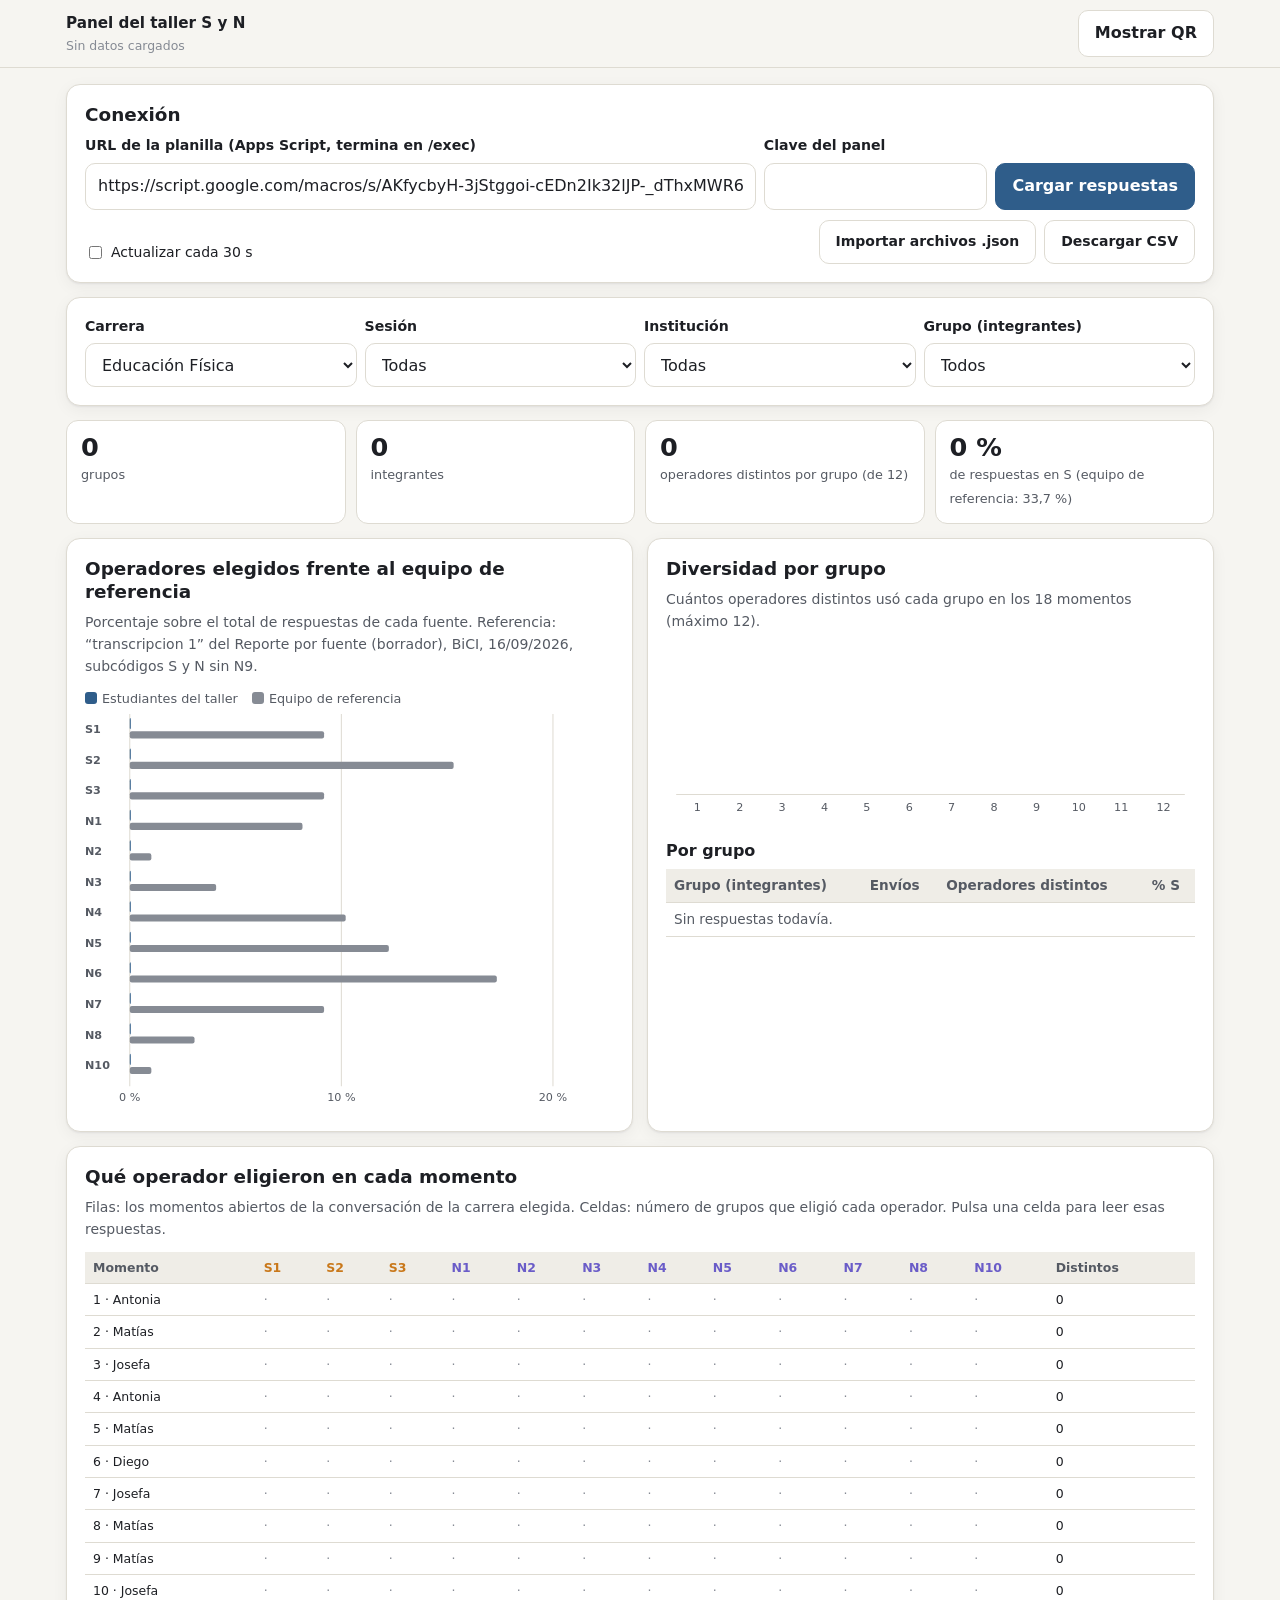
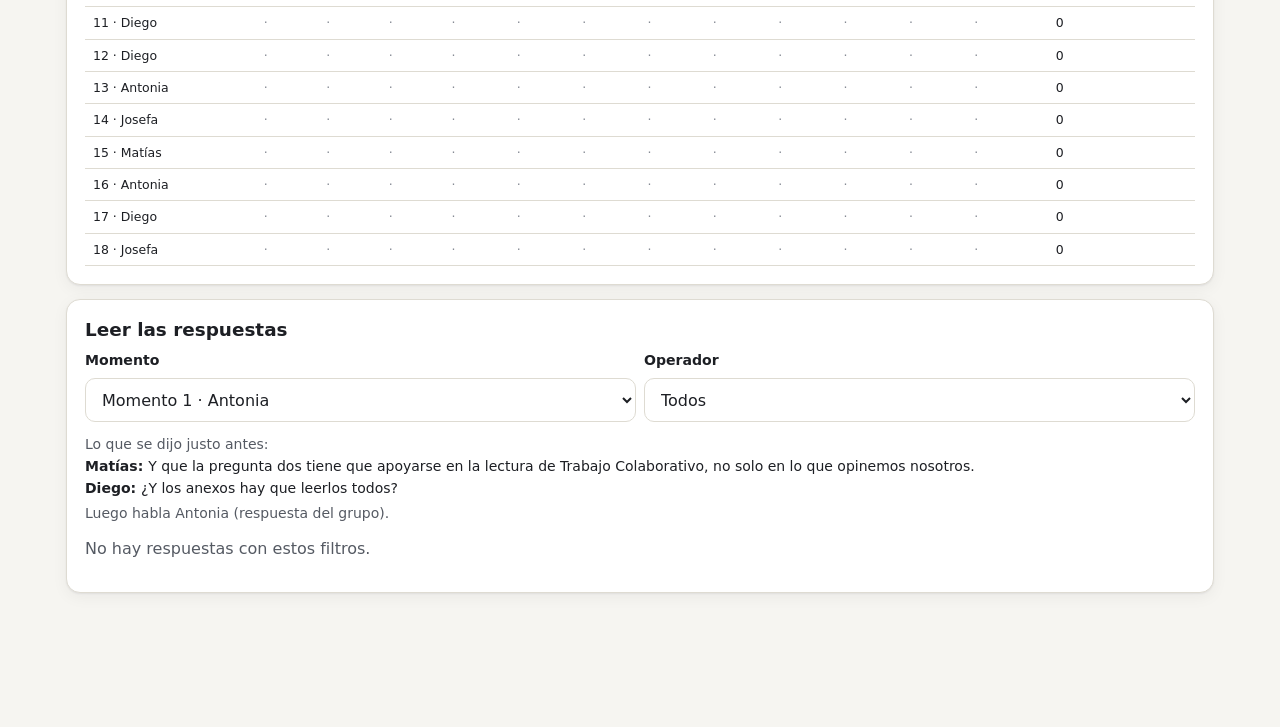
==== commit 0c52d2f2: "Un envío por grupo con los nombres de sus integrantes El grupo escribe los nombres en vez de elegir " ====
--- a/panel.html
+++ b/panel.html
@@ -39,7 +39,7 @@
       <label class="field"><span>Carrera</span><select id="f-carrera"></select></label>
       <label class="field"><span>Sesión</span><select id="f-sesion"></select></label>
       <label class="field"><span>Institución</span><select id="f-inst"></select></label>
-      <label class="field"><span>Grupo</span><select id="f-grupo"></select></label>
+      <label class="field"><span>Grupo (integrantes)</span><select id="f-grupo"></select></label>
     </div>
   </section>
 
@@ -53,8 +53,8 @@
       <div id="g-dist"></div>
     </section>
     <section class="card">
-      <h2>Diversidad por estudiante</h2>
-      <p class="small muted">Cuántos operadores distintos usó cada estudiante en los 18 momentos (máximo 12).</p>
+      <h2>Diversidad por grupo</h2>
+      <p class="small muted">Cuántos operadores distintos usó cada grupo en los 18 momentos (máximo 12).</p>
       <div id="g-div"></div>
       <h3 style="margin-top:16px">Por grupo</h3>
       <div class="table-scroll"><table class="dat" id="t-grupos"></table></div>
@@ -63,7 +63,7 @@
 
   <section class="card">
     <h2>Qué operador eligieron en cada momento</h2>
-    <p class="small muted">Filas: los momentos abiertos de la conversación de la carrera elegida. Celdas: número de estudiantes que eligió cada operador. Pulsa una celda para leer esas respuestas.</p>
+    <p class="small muted">Filas: los momentos abiertos de la conversación de la carrera elegida. Celdas: número de grupos que eligió cada operador. Pulsa una celda para leer esas respuestas.</p>
     <div class="table-scroll" id="g-heat"></div>
   </section>
 
@@ -134,7 +134,7 @@
   function cargar() {
     var url = $("c-endpoint").value.trim(), clave = $("c-clave").value;
     guardar("panelSN:endpoint", url); guardar("panelSN:clave", clave);
-    if (!url) { aviso("Falta la URL de la planilla. Mientras tanto puedes importar archivos .json descargados por los estudiantes.", "warn"); return; }
+    if (!url) { aviso("Falta la URL de la planilla. Mientras tanto puedes importar archivos .json descargados por los grupos.", "warn"); return; }
     $("estado-carga").textContent = "Cargando…";
     fetch(url + (url.indexOf("?") > -1 ? "&" : "?") + "clave=" + encodeURIComponent(clave) + "&t=" + Date.now())
       .then(function (r) { return r.json(); })
@@ -143,7 +143,7 @@
         if (!j.filas) { aviso("La planilla responde, pero la clave no es correcta.", "err"); $("estado-carga").textContent = "Clave incorrecta"; return; }
         filas = j.filas.concat(filasImportadas);
         $("msg").className = "banner hidden";
-        $("estado-carga").textContent = "Actualizado " + new Date().toLocaleTimeString("es-CL") + " · " + contarEnvios(filas) + " estudiantes";
+        $("estado-carga").textContent = "Actualizado " + new Date().toLocaleTimeString("es-CL") + " · " + contarEnvios(filas) + " grupos";
         render();
       })
       .catch(function (e) { aviso("No se pudo leer la planilla: " + e.message, "err"); $("estado-carga").textContent = "Error de carga"; });
@@ -169,7 +169,7 @@
         nuevas = nuevas.filter(function (f) { return !ids[f.envio_id + f.hueco]; });
         filasImportadas = filasImportadas.concat(nuevas); filas = filas.concat(nuevas);
         aviso("Importadas " + contarEnvios(nuevas) + " respuestas desde archivos.", "ok");
-        $("estado-carga").textContent = contarEnvios(filas) + " estudiantes";
+        $("estado-carga").textContent = contarEnvios(filas) + " grupos";
         render();
       });
     this.value = "";
@@ -192,7 +192,7 @@
   function filasCarrera() { var c = $("f-carrera").value; return filas.filter(function (f) { return HUECO_CASO[f.hueco] === c; }); }
   function filtradas() {
     var s = $("f-sesion").value, i = $("f-inst").value, g = $("f-grupo").value;
-    return filasCarrera().filter(function (f) { return (!s || f.sesion === s) && (!i || f.institucion === i) && (!g || String(f.grupo) === g); });
+    return filasCarrera().filter(function (f) { return (!s || f.sesion === s) && (!i || f.institucion === i) && (!g || f.estudiante === g); });
   }
   function usarCaso(cid) {
     HUECOS = CASOS[cid].huecos; CONTEXTO = CASOS[cid].contexto;
@@ -209,7 +209,7 @@
   function render() {
     opciones($("f-sesion"), unicos("sesion"), "Todas");
     opciones($("f-inst"), unicos("institucion"), "Todas");
-    opciones($("f-grupo"), unicos("grupo"), "Todos");
+    opciones($("f-grupo"), unicos("estudiante"), "Todos");
     var fs = filtradas();
     kpis(fs); distribucion(fs); diversidad(fs); grupos(fs); heat(fs); lectura(fs);
   }
@@ -217,7 +217,7 @@
   function porEstudiante(fs) {
     var m = {};
     fs.forEach(function (f) {
-      var e = m[f.envio_id] || (m[f.envio_id] = { ops: {}, grupo: f.grupo, institucion: f.institucion, n: 0 });
+      var e = m[f.envio_id] || (m[f.envio_id] = { ops: {}, nombres: f.estudiante || "", institucion: f.institucion, n: 0 });
       e.ops[f.operador] = 1; e.n++;
     });
     return m;
@@ -225,12 +225,12 @@
 
   function kpis(fs) {
     var est = porEstudiante(fs), ids = Object.keys(est);
-    var grp = {}; ids.forEach(function (k) { grp[est[k].institucion + "·" + est[k].grupo] = 1; });
+    var personas = 0; ids.forEach(function (k) { personas += est[k].nombres.split(",").filter(function (x) { return x.trim(); }).length; });
     var prom = ids.length ? ids.reduce(function (a, k) { return a + Object.keys(est[k].ops).length; }, 0) / ids.length : 0;
     var s = fs.filter(function (f) { return f.dimension === "S"; }).length;
     var k = $("kpis"); k.innerHTML = "";
-    [[ids.length, "estudiantes"], [Object.keys(grp).length, "grupos"],
-     [prom ? prom.toLocaleString("es-CL", { maximumFractionDigits: 1 }) : "0", "operadores distintos por estudiante (de 12)"],
+    [[ids.length, "grupos"], [personas, "integrantes"],
+     [prom ? prom.toLocaleString("es-CL", { maximumFractionDigits: 1 }) : "0", "operadores distintos por grupo (de 12)"],
      [fs.length ? pct(s / fs.length) : "0 %", "de respuestas en S (equipo de referencia: " + pct(33 / 98) + ")"]
     ].forEach(function (x) { k.appendChild(el("div", { class: "kpi" }, [el("b", { text: String(x[0]) }), el("span", { text: x[1] })])); });
   }
@@ -275,12 +275,12 @@
     Object.keys(est).forEach(function (k) { var n = Object.keys(est[k].ops).length; h[n] = (h[n] || 0) + 1; });
     var max = Math.max.apply(null, Object.keys(h).map(function (k) { return h[k]; }).concat([1]));
     var W = 520, H = 170, bw = (W - 20) / 12;
-    var s = svg("svg", { viewBox: "0 0 " + W + " " + H, width: "100%", role: "img", "aria-label": "Histograma de operadores distintos por estudiante" });
+    var s = svg("svg", { viewBox: "0 0 " + W + " " + H, width: "100%", role: "img", "aria-label": "Histograma de operadores distintos por grupo" });
     s.appendChild(svg("line", { x1: 10, x2: W - 10, y1: H - 22, y2: H - 22, stroke: "var(--line)" }));
     for (var n = 1; n <= 12; n++) {
       var alto = (H - 50) * h[n] / max, x = 10 + (n - 1) * bw;
       var r = svg("rect", { x: x + 4, y: H - 22 - alto, width: bw - 8, height: Math.max(alto, h[n] ? 2 : 0), rx: 3, fill: "var(--accent)" });
-      conTip(r, h[n] + " estudiante(s) usaron " + n + " operador(es) distinto(s)");
+      conTip(r, h[n] + " grupo(s) usaron " + n + " operador(es) distinto(s)");
       s.appendChild(r);
       var t = svg("text", { x: x + bw / 2, y: H - 6, "text-anchor": "middle" }); t.textContent = n; s.appendChild(t);
       if (h[n]) { var v = svg("text", { x: x + bw / 2, y: H - 26 - alto, "text-anchor": "middle" }); v.textContent = h[n]; s.appendChild(v); }
@@ -291,17 +291,17 @@
   function grupos(fs) {
     var m = {};
     fs.forEach(function (f) {
-      var k = f.institucion + " · G" + f.grupo;
-      var g = m[k] || (m[k] = { est: {}, ops: {}, s: 0, n: 0 });
+      var k = f.envio_id;
+      var g = m[k] || (m[k] = { nombre: (f.estudiante || "Sin nombres") + " · " + f.institucion, est: {}, ops: {}, s: 0, n: 0 });
       g.est[f.envio_id] = 1; g.ops[f.operador] = 1; g.n++; if (f.dimension === "S") g.s++;
     });
     var t = $("t-grupos"); t.innerHTML = "";
-    var hr = el("tr"); ["Grupo", "Estudiantes", "Operadores distintos (grupo)", "% S"].forEach(function (h) { hr.appendChild(el("th", { text: h })); });
+    var hr = el("tr"); ["Grupo (integrantes)", "Envíos", "Operadores distintos", "% S"].forEach(function (h) { hr.appendChild(el("th", { text: h })); });
     t.appendChild(el("thead", null, [hr]));
     var tb = el("tbody");
-    Object.keys(m).sort(function (a, b) { return a.localeCompare(b, "es", { numeric: true }); }).forEach(function (k) {
+    Object.keys(m).sort(function (a, b) { return m[a].nombre.localeCompare(m[b].nombre, "es", { numeric: true }); }).forEach(function (k) {
       var g = m[k], tr = el("tr");
-      [k, Object.keys(g.est).length, Object.keys(g.ops).length + " de 12", pct(g.s / g.n)].forEach(function (v) { tr.appendChild(el("td", { text: String(v) })); });
+      [g.nombre, Object.keys(g.est).length, Object.keys(g.ops).length + " de 12", pct(g.s / g.n)].forEach(function (v) { tr.appendChild(el("td", { text: String(v) })); });
       tb.appendChild(tr);
     });
     if (!Object.keys(m).length) tb.appendChild(el("tr", null, [el("td", { colspan: "4", class: "muted", text: "Sin respuestas todavía." })]));
@@ -348,7 +348,7 @@
     var ctx = $("l-contexto"); ctx.innerHTML = "";
     ctx.appendChild(el("div", { class: "muted", text: "Lo que se dijo justo antes:" }));
     (CONTEXTO[h] || []).forEach(function (t) { ctx.appendChild(el("div", null, [el("b", { text: t.habla + ": " }), t.texto])); });
-    ctx.appendChild(el("div", { class: "muted", style: "margin-top:4px", text: "Luego habla " + HN[h].habla + " (respuesta del estudiante)." }));
+    ctx.appendChild(el("div", { class: "muted", style: "margin-top:4px", text: "Luego habla " + HN[h].habla + " (respuesta del grupo)." }));
     var lista = $("l-lista"); lista.innerHTML = "";
     var sel = fs.filter(function (f) { return f.hueco === h && (!o || f.operador === o); });
     if (!sel.length) { lista.appendChild(el("p", { class: "muted", text: "No hay respuestas con estos filtros." })); return; }
@@ -356,7 +356,7 @@
       var d = OPD[f.operador] || { dim: "", codigo: f.operador };
       lista.appendChild(el("div", { class: "resp-item" }, [
         el("span", { class: "chip tag " + d.dim, text: f.operador }),
-        el("div", null, [el("div", { text: f.texto }), el("div", { class: "meta", text: f.estudiante + " · " + f.institucion + " · Grupo " + f.grupo })])
+        el("div", null, [el("div", { text: f.texto }), el("div", { class: "meta", text: f.estudiante + " · " + f.institucion })])
       ]));
     });
   }
--- a/app.css
+++ b/app.css
@@ -88,8 +88,8 @@
 .btn.ghost { background: transparent; }
 .icon-btn { border: 1px solid var(--line); background: var(--surface); border-radius: 10px; width: 40px; height: 40px; cursor: pointer; display: grid; place-items: center; }
 
-label.field { display: block; margin-bottom: 14px; }
-label.field > span { display: block; font-size: .88rem; font-weight: 600; margin-bottom: 6px; }
+label.field, div.field { display: block; margin-bottom: 14px; }
+label.field > span, div.field > span { display: block; font-size: .88rem; font-weight: 600; margin-bottom: 6px; }
 input[type=text], input[type=password], input[type=url], select, textarea {
   width: 100%; border: 1px solid var(--line); background: var(--surface); border-radius: 10px; padding: 10px 12px; min-height: 44px;
 }
@@ -202,3 +202,4 @@
 .carrera-actual { display: flex; align-items: center; justify-content: space-between; gap: 8px; margin: -4px 0 8px; color: var(--ink-2); }
 .carrera-actual .btn { padding: 4px 10px; }
 .encargo { margin-bottom: 12px; }
+#integrantes { display: grid; gap: 6px; margin-bottom: 8px; }
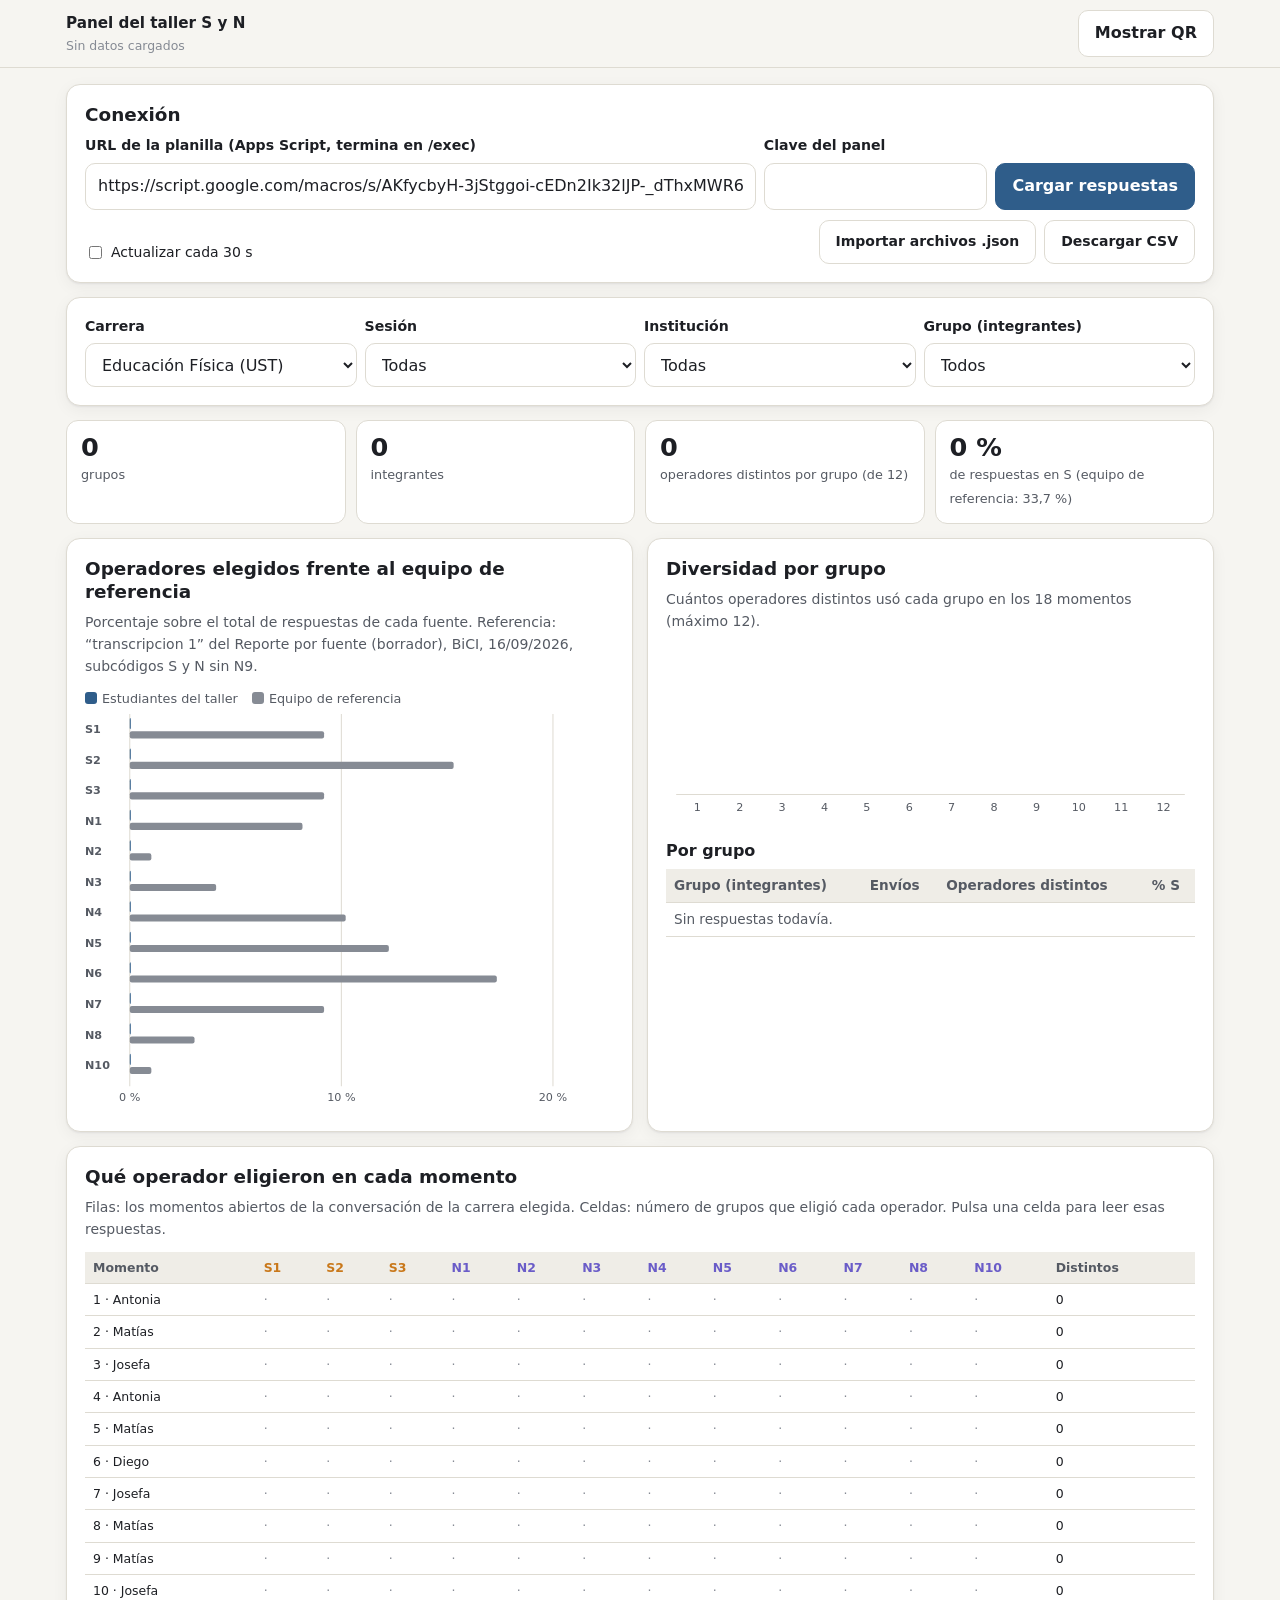
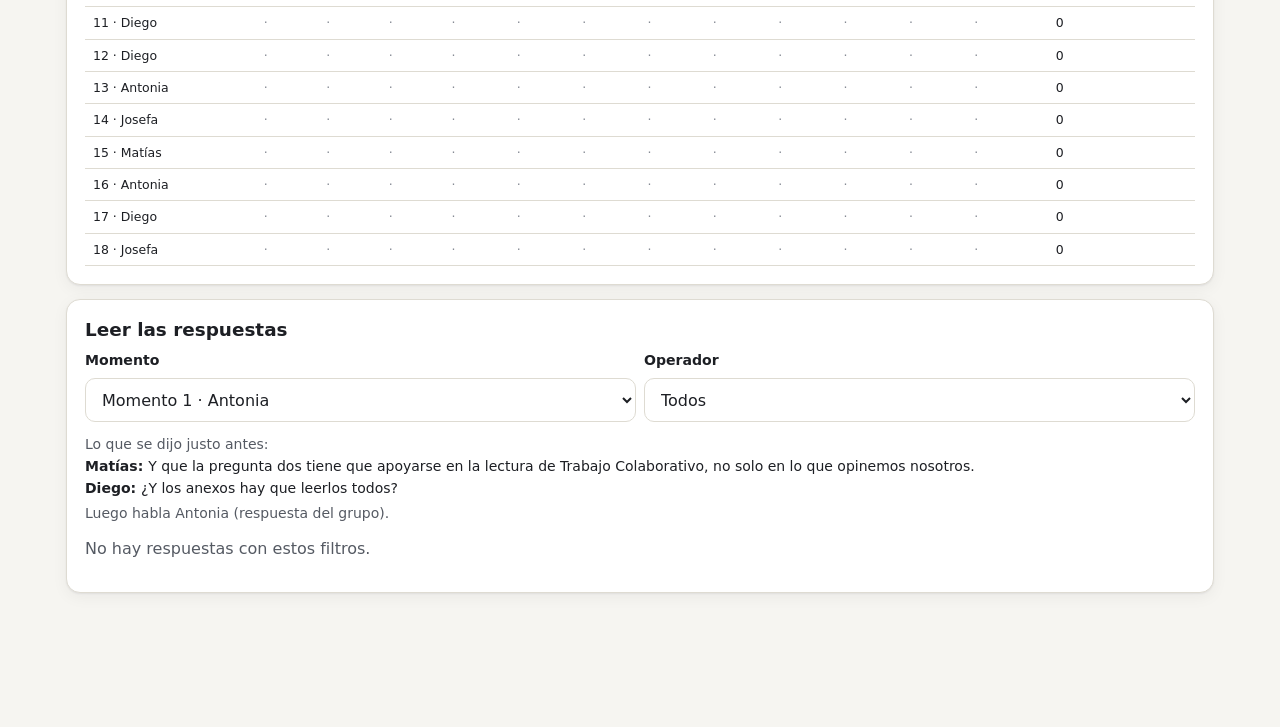
==== commit b2cfb732: "La universidad define el caso: UAndes Educación Básica, UST Educación Física El menú inicial pasa a " ====
--- a/panel.html
+++ b/panel.html
@@ -7,7 +7,7 @@
 <meta name="robots" content="noindex">
 <meta name="description" content="Compilación de las respuestas del Taller S y N: operadores elegidos, diversidad y textos por momento.">
 <link rel="icon" href="data:image/svg+xml,%3Csvg xmlns='http://www.w3.org/2000/svg' viewBox='0 0 32 32'%3E%3Crect width='32' height='32' rx='8' fill='%232f5d8a'/%3E%3Cpath d='M8 22V14M14 22V9M20 22v-6M26 22V11' stroke='%23fff' stroke-width='3' stroke-linecap='round'/%3E%3C/svg%3E">
-<link rel="stylesheet" href="app.css">
+<link rel="stylesheet" href="app.css?v=20260928c">
 </head>
 <body class="wide">
 <header class="topbar">
@@ -89,8 +89,8 @@
 </div>
 <div class="tooltip hidden" id="tip"></div>
 
-<script src="config.js"></script>
-<script src="datos.js"></script>
+<script src="config.js?v=20260928c"></script>
+<script src="datos.js?v=20260928c"></script>
 <script>
 (function () {
   "use strict";
@@ -199,7 +199,7 @@
     var sh = $("l-hueco"); sh.innerHTML = "";
     HUECOS.forEach(function (h) { sh.appendChild(el("option", { value: h.id, text: "Momento " + h.n + " · " + h.habla })); });
   }
-  Object.keys(D.casos).forEach(function (cid) { $("f-carrera").appendChild(el("option", { value: cid, text: D.casos[cid].carrera })); });
+  CFG.INSTITUCIONES.forEach(function (i) { $("f-carrera").appendChild(el("option", { value: i.caso, text: D.casos[i.caso].carrera + " (" + i.id + ")" })); });
   $("f-carrera").value = leer("panelSN:carrera") || "ef";
   if (!CASOS[$("f-carrera").value]) $("f-carrera").value = Object.keys(CASOS)[0];
   usarCaso($("f-carrera").value);
@@ -374,7 +374,7 @@
   });
 
   // ---------- QR ----------
-  var QRS = [{ id: "general", t: "General" }].concat(CFG.INSTITUCIONES.map(function (i) { return { id: i, t: i }; }));
+  var QRS = [{ id: "general", t: "General" }].concat(CFG.INSTITUCIONES.map(function (i) { return { id: i.id, t: i.id + " · " + D.casos[i.caso].carrera }; }));
   var base = CFG.URL_PUBLICA || location.href.replace(/panel\.html.*$/, "");
   function verQR(q) {
     $("qr-img").src = "qr-" + q.id + ".svg";
